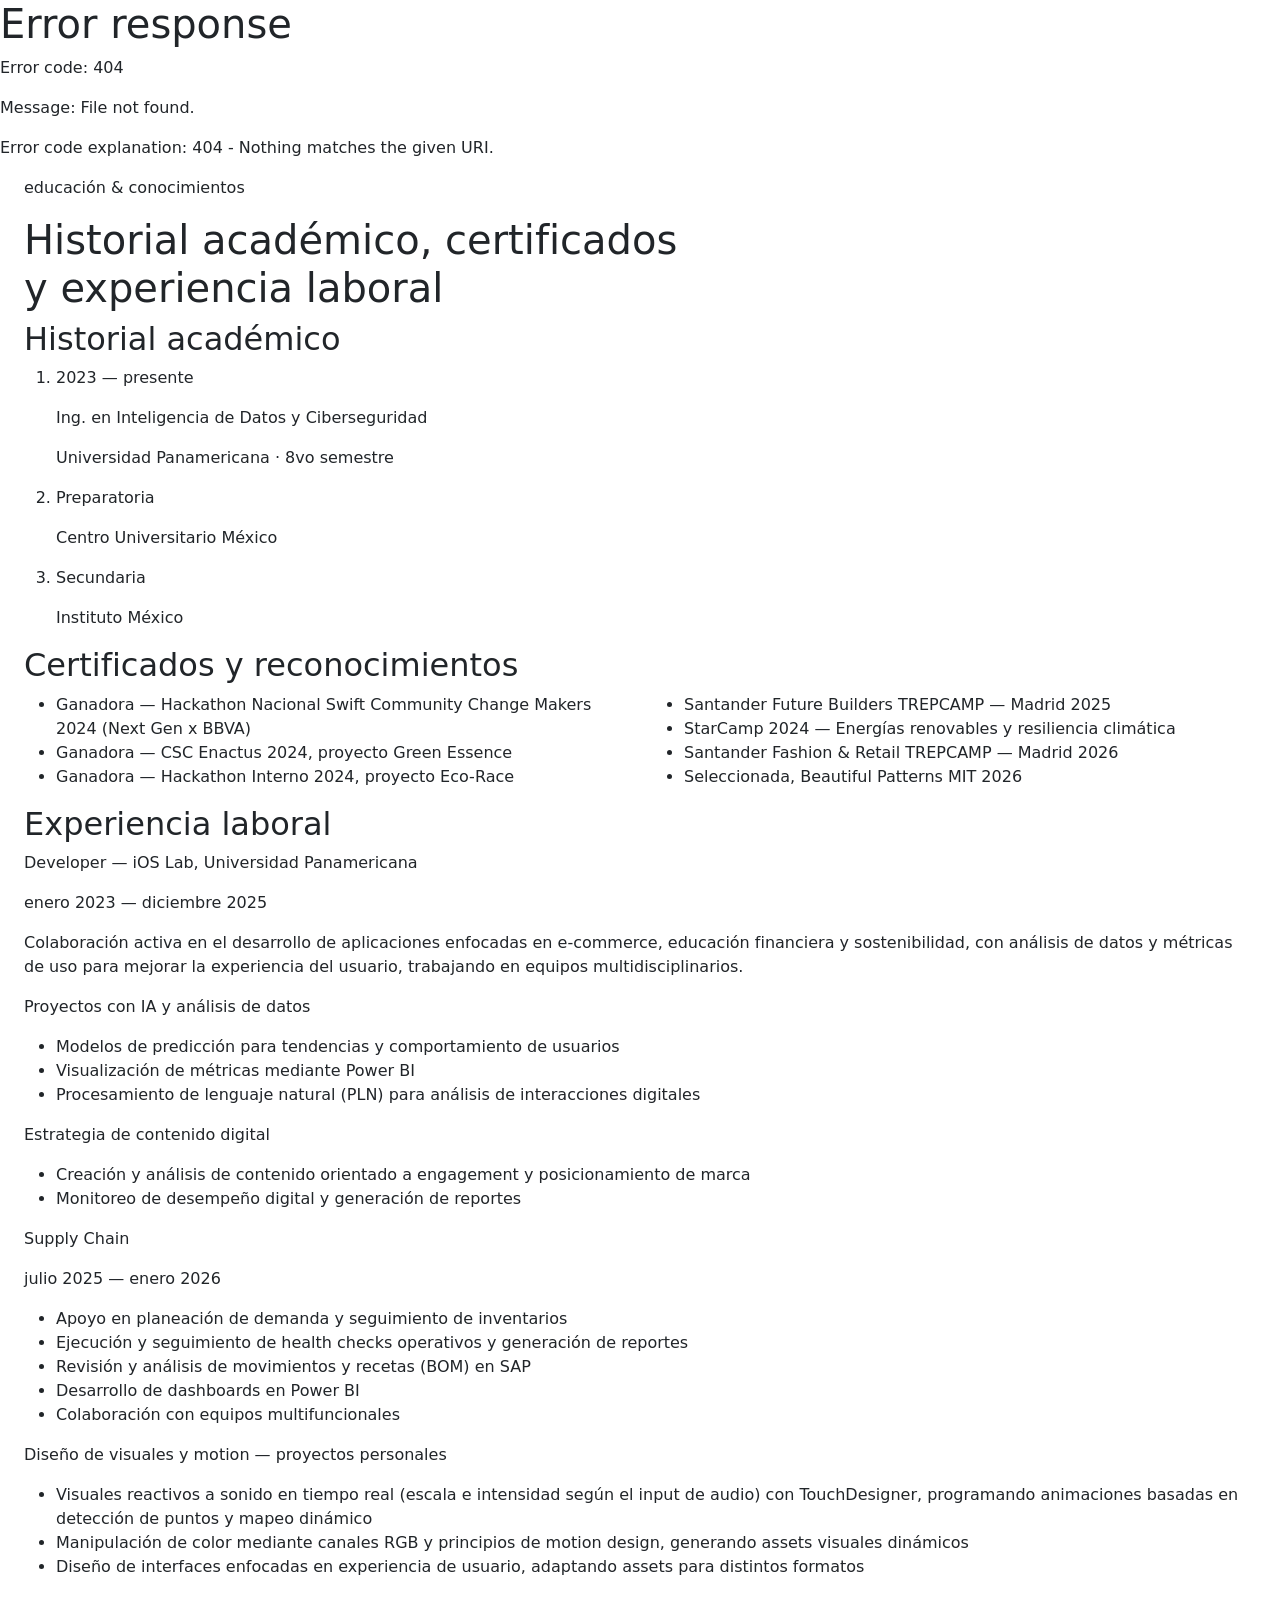
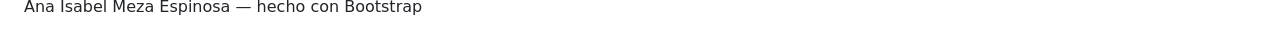
==== education.html @ 3f115d01 "Estructura inicial index y education" ====
<!doctype html>
<html lang="es">
  <head>
    <meta charset="utf-8">
    <meta name="viewport" content="width=device-width, initial-scale=1">
    <title>Educación &amp; conocimientos — Ana Isabel Meza</title>
    <link href="https://cdn.jsdelivr.net/npm/bootstrap@5.3.8/dist/css/bootstrap.min.css" rel="stylesheet" integrity="sha384-sRIl4kxILFvY47J16cr9ZwB07vP4J8+LH7qKQnuqkuIAvNWLzeN8tE5YBujZqJLB" crossorigin="anonymous">
    <link rel="preconnect" href="https://fonts.googleapis.com">
    <link href="https://fonts.googleapis.com/css2?family=Space+Grotesk:wght@400;500;600;700&family=IBM+Plex+Mono:wght@400;500&display=swap" rel="stylesheet">
    <link href="style.css" rel="stylesheet">
  </head>
  <body>
    <div id="navbar"></div>

    <header class="page-header">
      <div class="container-fluid px-4">
        <p class="hero-label">educación &amp; conocimientos</p>
        <h1 class="page-title">Historial académico, certificados<br>y experiencia laboral</h1>
      </div>
    </header>

    <!-- HISTORIAL ACADÉMICO -->
    <section class="edu-section">
      <div class="container-fluid px-4">
        <h2 class="section-title">Historial académico</h2>
        <ol class="timeline">
          <li class="timeline-item">
            <p class="timeline-date">2023 — presente</p>
            <p class="timeline-title">Ing. en Inteligencia de Datos y Ciberseguridad</p>
            <p class="timeline-place">Universidad Panamericana · 8vo semestre</p>
          </li>
          <li class="timeline-item">
            <p class="timeline-date">Preparatoria</p>
            <p class="timeline-title">Centro Universitario México</p>
          </li>
          <li class="timeline-item">
            <p class="timeline-date">Secundaria</p>
            <p class="timeline-title">Instituto México</p>
          </li>
        </ol>
      </div>
    </section>

    <!-- CERTIFICADOS -->
    <section class="edu-section alt">
      <div class="container-fluid px-4">
        <h2 class="section-title">Certificados y reconocimientos</h2>
        <div class="row gy-3">
          <div class="col-md-6">
            <ul class="cert-list">
              <li>Ganadora — Hackathon Nacional Swift Community Change Makers 2024 (Next Gen x BBVA)</li>
              <li>Ganadora — CSC Enactus 2024, proyecto Green Essence</li>
              <li>Ganadora — Hackathon Interno 2024, proyecto Eco-Race</li>
            </ul>
          </div>
          <div class="col-md-6">
            <ul class="cert-list">
              <li>Santander Future Builders TREPCAMP — Madrid 2025</li>
              <li>StarCamp 2024 — Energías renovables y resiliencia climática</li>
              <li>Santander Fashion &amp; Retail TREPCAMP — Madrid 2026</li>
              <li>Seleccionada, Beautiful Patterns MIT 2026</li>
            </ul>
          </div>
        </div>
      </div>
    </section>

    <!-- EXPERIENCIA LABORAL -->
    <section class="edu-section">
      <div class="container-fluid px-4">
        <h2 class="section-title">Experiencia laboral</h2>

        <div class="job">
          <div class="job-head">
            <p class="job-title">Developer — iOS Lab, Universidad Panamericana</p>
            <p class="job-date">enero 2023 — diciembre 2025</p>
          </div>
          <p class="job-text">
            Colaboración activa en el desarrollo de aplicaciones enfocadas en e-commerce, educación
            financiera y sostenibilidad, con análisis de datos y métricas de uso para mejorar la
            experiencia del usuario, trabajando en equipos multidisciplinarios.
          </p>
          <p class="job-subtitle">Proyectos con IA y análisis de datos</p>
          <ul class="job-list">
            <li>Modelos de predicción para tendencias y comportamiento de usuarios</li>
            <li>Visualización de métricas mediante Power BI</li>
            <li>Procesamiento de lenguaje natural (PLN) para análisis de interacciones digitales</li>
          </ul>
          <p class="job-subtitle">Estrategia de contenido digital</p>
          <ul class="job-list">
            <li>Creación y análisis de contenido orientado a engagement y posicionamiento de marca</li>
            <li>Monitoreo de desempeño digital y generación de reportes</li>
          </ul>
        </div>

        <div class="job">
          <div class="job-head">
            <p class="job-title">Supply Chain</p>
            <p class="job-date">julio 2025 — enero 2026</p>
          </div>
          <ul class="job-list">
            <li>Apoyo en planeación de demanda y seguimiento de inventarios</li>
            <li>Ejecución y seguimiento de health checks operativos y generación de reportes</li>
            <li>Revisión y análisis de movimientos y recetas (BOM) en SAP</li>
            <li>Desarrollo de dashboards en Power BI</li>
            <li>Colaboración con equipos multifuncionales</li>
          </ul>
        </div>

        <div class="job">
          <div class="job-head">
            <p class="job-title">Diseño de visuales y motion — proyectos personales</p>
          </div>
          <ul class="job-list">
            <li>Visuales reactivos a sonido en tiempo real (escala e intensidad según el input de audio) con TouchDesigner, programando animaciones basadas en detección de puntos y mapeo dinámico</li>
            <li>Manipulación de color mediante canales RGB y principios de motion design, generando assets visuales dinámicos</li>
            <li>Diseño de interfaces enfocadas en experiencia de usuario, adaptando assets para distintos formatos</li>
          </ul>
        </div>
      </div>
    </section>

    <footer class="site-footer">
      <div class="container-fluid px-4">
        <p>Ana Isabel Meza Espinosa — hecho con Bootstrap</p>
      </div>
    </footer>

    <script src="https://cdn.jsdelivr.net/npm/bootstrap@5.3.8/dist/js/bootstrap.bundle.min.js" integrity="sha384-FKyoEForCGlyvwx9Hj09JcYn3nv7wiPVlz7YYwJrWVcXK/BmnVDxM+D2scQbITxI" crossorigin="anonymous"></script>
    <script>
        function includeHTML(id, archivo){
            fetch(archivo)
            .then(response => response.text())
            .then(html => { document.getElementById(id).innerHTML = html; });
        }

        includeHTML('navbar', 'navbar.html');
    </script>
  </body>
</html>
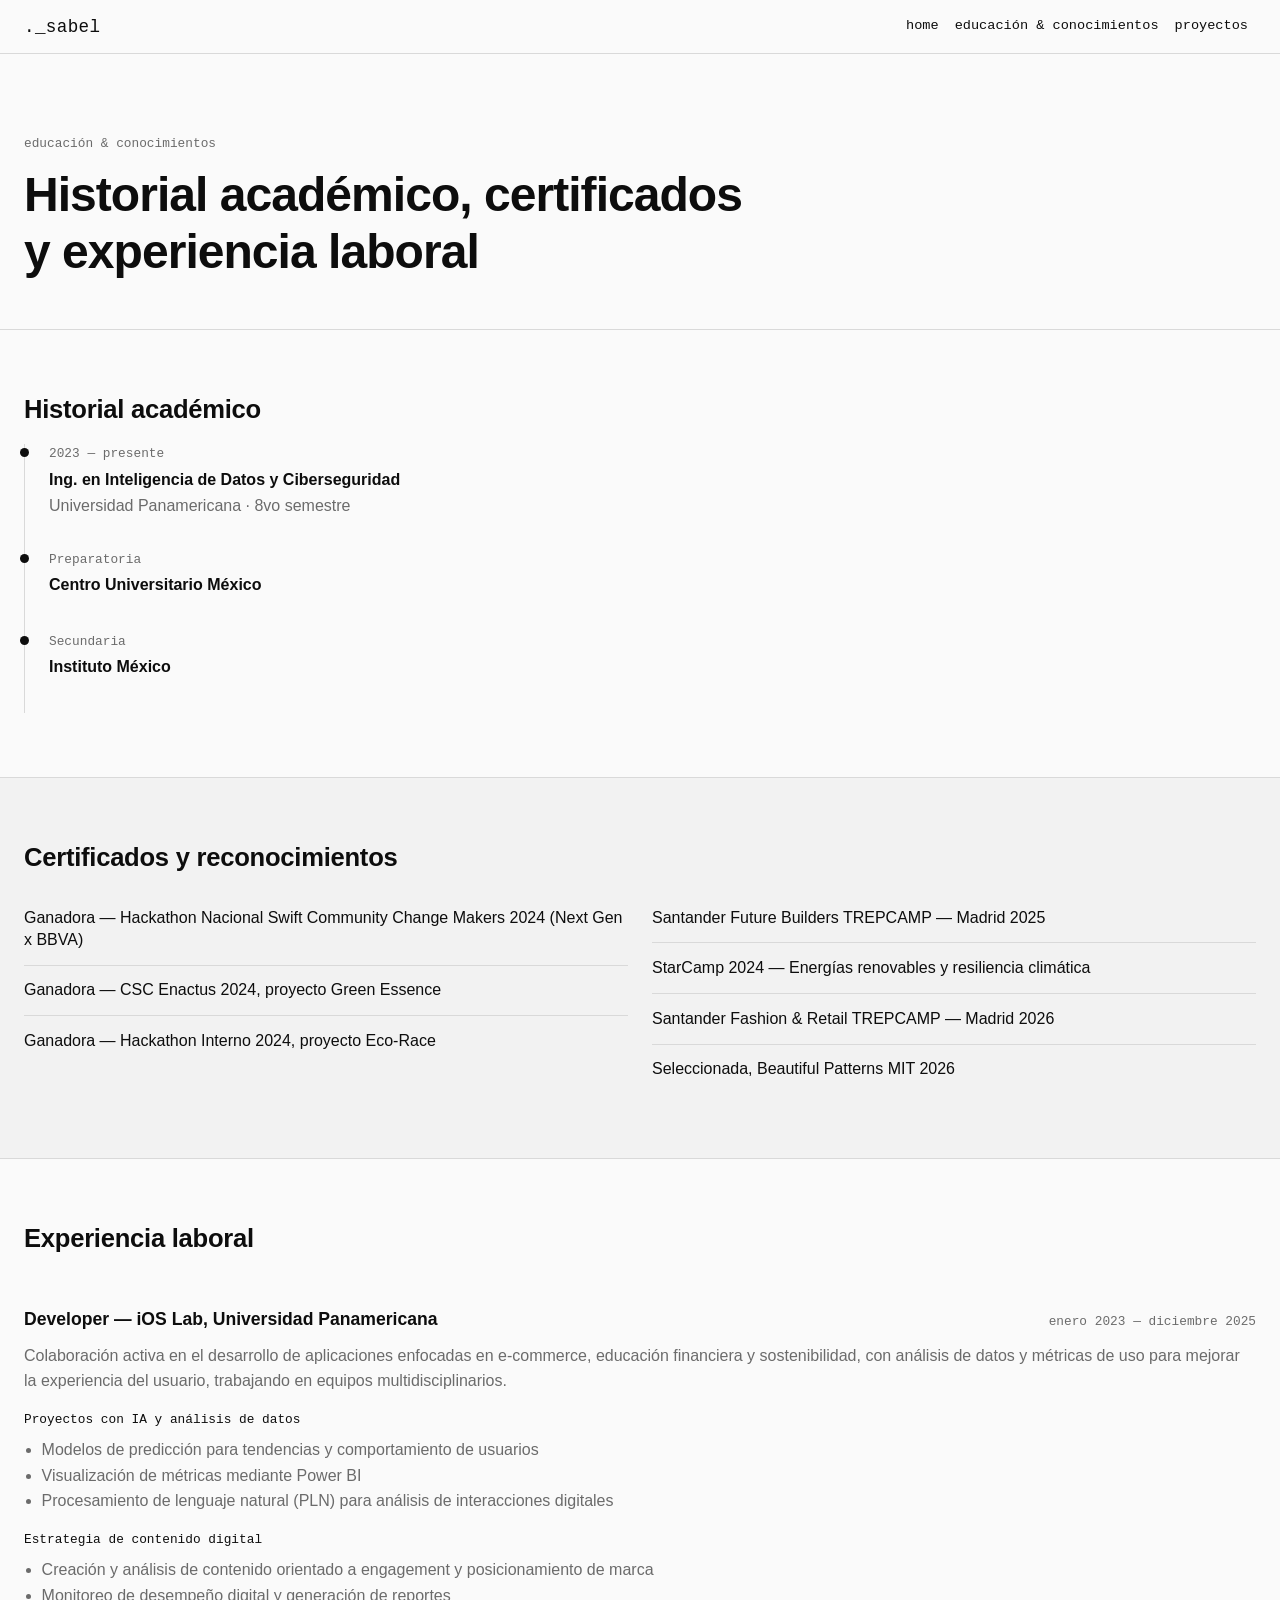
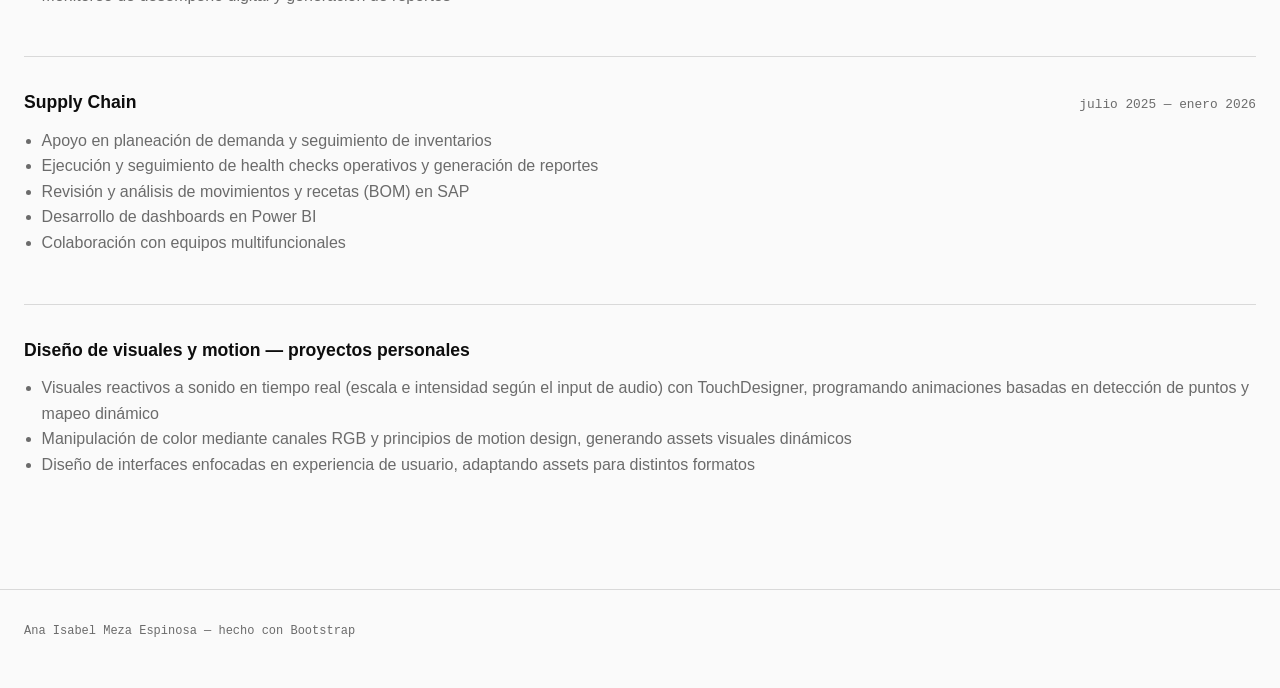
==== commit 0854b161: "Cambio en todos los archivos para mejor avisual" ====
--- a/education.html
+++ b/education.html
@@ -1,3 +1,7 @@
+<!--
+  EDUCATION.HTML — Historial académico, certificados y experiencia laboral
+  (misma estructura de <head>/navbar que index.html, ver comentarios ahí)
+-->
 <!doctype html>
 <html lang="es">
   <head>
@@ -19,10 +23,16 @@
       </div>
     </header>
 
-    <!-- HISTORIAL ACADÉMICO -->
+    <!-- ================ HISTORIAL ACADÉMICO ================ -->
     <section class="edu-section">
       <div class="container-fluid px-4">
         <h2 class="section-title">Historial académico</h2>
+
+        <!-- <ol> (lista ordenada) porque la escuela sí tiene un orden
+             cronológico. El estilo de "línea de tiempo" (la barra vertical
+             y los puntos) es 100% CSS propio: ver .timeline en style.css,
+             que usa border-left en el <ol> y un ::before en cada <li>
+             para dibujar el punto. -->
         <ol class="timeline">
           <li class="timeline-item">
             <p class="timeline-date">2023 — presente</p>
@@ -41,10 +51,15 @@
       </div>
     </section>
 
-    <!-- CERTIFICADOS -->
+    <!-- ================ CERTIFICADOS ================ -->
+    <!-- edu-section.alt: misma sección pero con fondo gris clarito (ver
+         .edu-section.alt en style.css) solo para separar visualmente
+         los bloques sin necesitar más HTML. -->
     <section class="edu-section alt">
       <div class="container-fluid px-4">
         <h2 class="section-title">Certificados y reconocimientos</h2>
+        <!-- Dos columnas (col-md-6) para no dejar una lista larguísima de
+             un solo lado. Se apilan solas en pantallas chicas (< md). -->
         <div class="row gy-3">
           <div class="col-md-6">
             <ul class="cert-list">
@@ -65,11 +80,13 @@
       </div>
     </section>
 
-    <!-- EXPERIENCIA LABORAL -->
+    <!-- ================ EXPERIENCIA LABORAL ================ -->
     <section class="edu-section">
       <div class="container-fluid px-4">
         <h2 class="section-title">Experiencia laboral</h2>
 
+        <!-- Cada .job es un bloque independiente con su propio border-bottom
+             (separador), en vez de usar <hr> repetido a mano. -->
         <div class="job">
           <div class="job-head">
             <p class="job-title">Developer — iOS Lab, Universidad Panamericana</p>
@@ -127,6 +144,7 @@
     </footer>
 
     <script src="https://cdn.jsdelivr.net/npm/bootstrap@5.3.8/dist/js/bootstrap.bundle.min.js" integrity="sha384-FKyoEForCGlyvwx9Hj09JcYn3nv7wiPVlz7YYwJrWVcXK/BmnVDxM+D2scQbITxI" crossorigin="anonymous"></script>
+    <!-- Mismo mecanismo de includeHTML explicado en index.html -->
     <script>
         function includeHTML(id, archivo){
             fetch(archivo)
--- a/style.css
+++ b/style.css
@@ -0,0 +1,446 @@
+:root{
+    --color-1: #0d0d0d;   /* negro casi puro, para texto y fondos oscuros */
+    --color-2: #fafafa;   /* blanco cálido, fondo principal */
+    --color-line: #d9d9d9; /* gris para líneas y bordes */
+    --color-muted: #6b6b6b; /* gris para texto secundario */
+
+    --font-display: "Space Grotesk", sans-serif;
+    --font-mono: "IBM Plex Mono", monospace;
+    --font-body: -apple-system, "Segoe UI", sans-serif;
+}
+
+*{
+    box-sizing: border-box;
+}
+
+body{
+    margin: 0;
+    background-color: var(--color-2);
+    color: var(--color-1);
+    font-family: var(--font-body);
+    -webkit-font-smoothing: antialiased;
+}
+
+a{
+    color: inherit;
+    text-decoration: none;
+}
+
+/* ---------- NAVBAR ---------- */
+.bg-1{
+    background-color: var(--color-2);
+    border-bottom: 1px solid var(--color-line);
+}
+
+.logo-mark{
+    font-family: var(--font-mono);
+    font-weight: 500;
+    font-size: 1.1rem;
+    letter-spacing: 0.02em;
+    color: var(--color-1) !important;
+}
+
+.navbar-nav .nav-link{
+    font-family: var(--font-mono);
+    font-size: 0.85rem;
+    color: var(--color-1);
+    padding: 0.5rem 1rem;
+    border-bottom: 1px solid transparent;
+    transition: border-color 0.15s ease;
+}
+
+.navbar-nav .nav-link:hover{
+    border-bottom-color: var(--color-1);
+}
+
+/* ---------- SECTION TITLES ---------- */
+.section-title{
+    font-family: var(--font-display);
+    font-weight: 600;
+    font-size: 1.6rem;
+    letter-spacing: -0.01em;
+    margin-bottom: 1.25rem;
+}
+
+.hero-label,
+.about-eyebrow{
+    font-family: var(--font-mono);
+    font-size: 0.8rem;
+    color: var(--color-muted);
+    margin-bottom: 0.75rem;
+}
+
+/* ---------- HERO ---------- */
+.hero{
+    position: relative;
+    min-height: 82vh;
+    display: flex;
+    flex-direction: column;
+    justify-content: center;
+    overflow: hidden;
+    border-bottom: 1px solid var(--color-line);
+}
+
+.hero-grid{
+    position: absolute;
+    inset: 0;
+    background-image:
+        linear-gradient(var(--color-line) 1px, transparent 1px),
+        linear-gradient(90deg, var(--color-line) 1px, transparent 1px);
+    background-size: 48px 48px;
+    opacity: 0.5;
+    mask-image: radial-gradient(ellipse at 30% 40%, black 15%, transparent 70%);
+}
+
+.hero-content{
+    position: relative;
+    z-index: 1;
+}
+
+.hero-name{
+    font-family: var(--font-display);
+    font-weight: 700;
+    font-size: clamp(2.75rem, 8vw, 6rem);
+    line-height: 0.98;
+    letter-spacing: -0.03em;
+    margin: 0 0 1.25rem;
+}
+
+.hero-career{
+    font-family: var(--font-mono);
+    font-size: clamp(0.95rem, 1.6vw, 1.15rem);
+    color: var(--color-muted);
+    max-width: 34ch;
+}
+
+.hero-btn-row{
+    display: flex;
+    flex-wrap: wrap;
+    gap: 0.9rem;
+    margin-top: 1.75rem;
+}
+
+.hero-cv-btn{
+    font-family: var(--font-mono);
+    font-size: 0.85rem;
+    border-radius: 0;
+    border-width: 1px;
+    padding: 0.6rem 1.4rem;
+    margin-top: 0;
+}
+
+.btn-outline-dark.hero-cv-btn:hover{
+    background-color: var(--color-1);
+    color: var(--color-2);
+}
+
+.btn-dark.hero-cv-btn{
+    background-color: var(--color-1);
+    border-color: var(--color-1);
+    color: var(--color-2);
+}
+
+.btn-dark.hero-cv-btn:hover{
+    background-color: transparent;
+    color: var(--color-1);
+}
+
+.hero-scroll{
+    position: relative;
+    z-index: 1;
+    display: flex;
+    justify-content: center;
+    padding-bottom: 2rem;
+}
+
+.hero-scroll span{
+    width: 1px;
+    height: 40px;
+    background: var(--color-1);
+    display: block;
+    animation: scrollLine 1.8s ease-in-out infinite;
+}
+
+@keyframes scrollLine{
+    0%   { transform: scaleY(0.2); transform-origin: top; }
+    50%  { transform: scaleY(1);   transform-origin: top; }
+    100% { transform: scaleY(0.2); transform-origin: bottom; }
+}
+
+@media (prefers-reduced-motion: reduce){
+    .hero-scroll span{ animation: none; }
+}
+
+/* ---------- FREEFORM SECTION ---------- */
+.freeform{
+    padding: 5rem 0;
+    border-bottom: 1px solid var(--color-line);
+}
+
+.freeform-text{
+    font-size: 1.1rem;
+    line-height: 1.6;
+    max-width: 46ch;
+    color: var(--color-1);
+}
+
+.tag-row{
+    display: flex;
+    flex-wrap: wrap;
+    gap: 0.6rem;
+}
+
+.skill-badge{
+    font-family: var(--font-mono);
+    font-weight: 400;
+    font-size: 0.78rem;
+    border: 1px solid var(--color-line);
+    border-radius: 999px;
+    padding: 0.45rem 0.9rem;
+    color: var(--color-1);
+    background-color: transparent;
+}
+
+.hobby-list{
+    padding: 0;
+    margin: 0.25rem 0 0;
+}
+
+.hobby-list .list-inline-item{
+    display: block;
+    padding: 0.6rem 0;
+    border-bottom: 1px solid var(--color-line);
+    color: var(--color-1);
+}
+
+.hobby-list .list-inline-item:first-child{
+    padding-top: 0;
+}
+
+/* ---------- STATEMENT BAND ---------- */
+/* Sección de pantalla completa en negro con una frase grande, para dar un
+   momento de "respiro" visual entre el hero y el resumen, al estilo del
+   otro portafolio (fondo oscuro + tipografía grande, look bold/minimal). */
+.statement-band{
+    background-color: var(--color-1);
+    padding: 6rem 0;
+}
+
+.statement-text{
+    font-family: var(--font-display);
+    font-weight: 600;
+    font-size: clamp(1.6rem, 4.2vw, 3.2rem);
+    line-height: 1.15;
+    letter-spacing: -0.01em;
+    color: var(--color-2);
+    max-width: 22ch;
+    margin: 0;
+}
+
+/* ---------- ABOUT ---------- */
+.about{
+    padding: 5rem 0 6rem;
+}
+
+.about-text{
+    color: var(--color-muted);
+    line-height: 1.55;
+    margin-bottom: 1rem;
+}
+
+.about-link{
+    font-family: var(--font-mono);
+    font-size: 0.85rem;
+    border-bottom: 1px solid var(--color-1);
+    padding-bottom: 2px;
+}
+
+/* ---------- PAGE HEADER (educación / proyectos) ---------- */
+.page-header{
+    padding: 5rem 0 3rem;
+    border-bottom: 1px solid var(--color-line);
+}
+
+.page-title{
+    font-family: var(--font-display);
+    font-weight: 600;
+    font-size: clamp(1.9rem, 4vw, 3rem);
+    letter-spacing: -0.02em;
+    margin: 0;
+}
+
+/* ---------- EDUCACIÓN ---------- */
+.edu-section{
+    padding: 4rem 0;
+    border-bottom: 1px solid var(--color-line);
+}
+
+.edu-section.alt{
+    background-color: #f2f2f2;
+}
+
+.timeline{
+    list-style: none;
+    padding: 0;
+    margin: 0;
+    border-left: 1px solid var(--color-line);
+}
+
+.timeline-item{
+    padding: 0 0 2rem 1.5rem;
+    position: relative;
+}
+
+.timeline-item::before{
+    content: "";
+    position: absolute;
+    left: -5px;
+    top: 4px;
+    width: 9px;
+    height: 9px;
+    border-radius: 50%;
+    background: var(--color-1);
+}
+
+.timeline-date{
+    font-family: var(--font-mono);
+    font-size: 0.8rem;
+    color: var(--color-muted);
+    margin-bottom: 0.25rem;
+}
+
+.timeline-title{
+    font-weight: 600;
+    margin-bottom: 0.15rem;
+}
+
+.timeline-place{
+    color: var(--color-muted);
+    margin: 0;
+}
+
+.cert-list{
+    list-style: none;
+    padding: 0;
+    margin: 0;
+}
+
+.cert-list li{
+    padding: 0.85rem 0;
+    border-bottom: 1px solid var(--color-line);
+    line-height: 1.4;
+}
+
+.cert-list li:last-child{
+    border-bottom: none;
+}
+
+.job{
+    padding: 2rem 0;
+    border-bottom: 1px solid var(--color-line);
+}
+
+.job:last-child{
+    border-bottom: none;
+}
+
+.job-head{
+    display: flex;
+    flex-wrap: wrap;
+    justify-content: space-between;
+    align-items: baseline;
+    gap: 0.5rem;
+    margin-bottom: 0.75rem;
+}
+
+.job-title{
+    font-weight: 600;
+    font-size: 1.1rem;
+    margin: 0;
+}
+
+.job-date{
+    font-family: var(--font-mono);
+    font-size: 0.8rem;
+    color: var(--color-muted);
+    margin: 0;
+}
+
+.job-text{
+    color: var(--color-muted);
+    line-height: 1.55;
+    margin-bottom: 1rem;
+}
+
+.job-subtitle{
+    font-family: var(--font-mono);
+    font-size: 0.8rem;
+    margin: 1rem 0 0.5rem;
+}
+
+.job-list{
+    padding-left: 1.1rem;
+    color: var(--color-muted);
+    line-height: 1.6;
+}
+
+/* ---------- PROYECTOS ---------- */
+.projects-gallery{
+    padding: 4rem 0 6rem;
+}
+
+.project-card{
+    border: 1px solid var(--color-line);
+    border-radius: 0;
+    height: 100%;
+    transition: border-color 0.15s ease, transform 0.15s ease;
+}
+
+.project-card:hover{
+    border-color: var(--color-1);
+    transform: translateY(-3px);
+}
+
+/* project-thumb-img: la imagen real de cada proyecto (BBVA, TouchDesigner,
+   Pokédex). object-fit: cover recorta la foto para llenar el recuadro sin
+   deformarla, sin importar sus proporciones originales. */
+.project-thumb-img{
+    aspect-ratio: 4 / 3;
+    width: 100%;
+    object-fit: cover;
+    border-radius: 0;
+    filter: grayscale(15%);
+}
+
+.project-tag{
+    font-family: var(--font-mono);
+    font-size: 0.75rem;
+    color: var(--color-muted);
+    margin-bottom: 0.35rem;
+}
+
+.project-name{
+    font-family: var(--font-display);
+    font-size: 1.15rem;
+    font-weight: 600;
+    margin-bottom: 0.5rem;
+}
+
+.project-desc{
+    color: var(--color-muted);
+    font-size: 0.92rem;
+    line-height: 1.5;
+    margin: 0;
+}
+
+.project-card-pending{
+    opacity: 0.55;
+}
+
+/* ---------- FOOTER ---------- */
+.site-footer{
+    padding: 2rem 0;
+    font-family: var(--font-mono);
+    font-size: 0.75rem;
+    color: var(--color-muted);
+}
